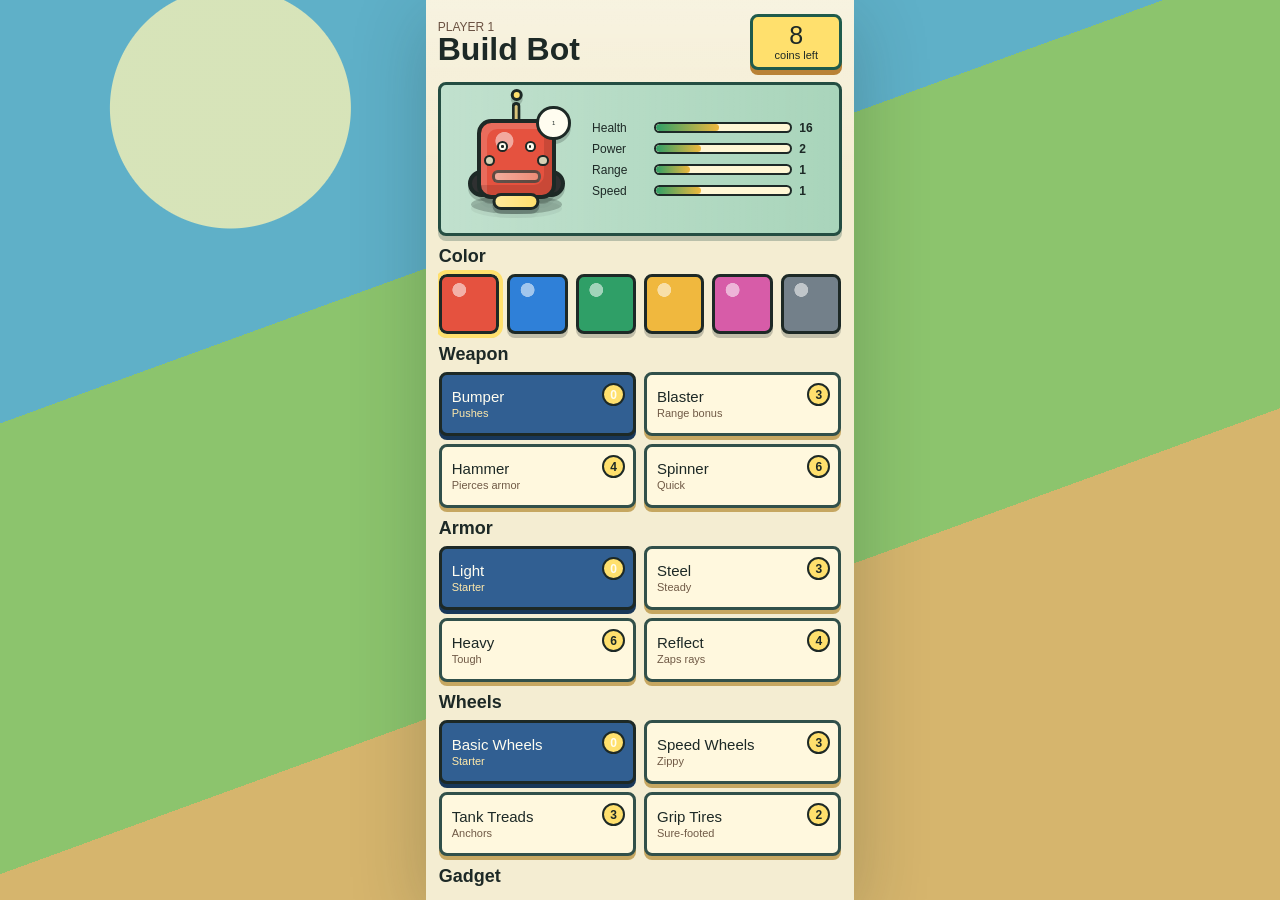
==== index.html @ ce6b0c26 "Initial FightBots PWA" ====
<!doctype html>
<html lang="en">
  <head>
    <meta charset="utf-8">
    <meta name="viewport" content="width=device-width, initial-scale=1, maximum-scale=1, user-scalable=no, viewport-fit=cover">
    <meta name="theme-color" content="#244d42">
    <meta name="apple-mobile-web-app-capable" content="yes">
    <meta name="apple-mobile-web-app-title" content="FightBots">
    <meta name="apple-mobile-web-app-status-bar-style" content="black-translucent">
    <title>FightBots</title>
    <link rel="manifest" href="manifest.webmanifest">
    <link rel="icon" href="assets/icon.svg" type="image/svg+xml">
    <link rel="stylesheet" href="styles.css?v=world26">
  </head>
  <body>
    <main class="app-shell" aria-label="FightBots">
      <section id="app" class="app-view" aria-live="polite"></section>
    </main>

    <script src="app.js?v=world26" defer></script>
  </body>
</html>
---- styles.css ----
:root {
  color-scheme: light;
  font-family: "Arial Rounded MT Bold", Arial, sans-serif;
  background: #244d42;
  color: #1d2926;
  touch-action: none;
}

* {
  box-sizing: border-box;
}

html,
body {
  min-height: 100%;
}

body {
  min-height: 100vh;
  margin: 0;
  display: grid;
  place-items: center;
  background:
    radial-gradient(circle at 18% 12%, rgb(255 245 180 / 0.75) 0 120px, transparent 121px),
    linear-gradient(160deg, #5fb0c8 0 31%, #8cc46d 31% 64%, #d6b56d 64% 100%);
  overflow: hidden;
  overscroll-behavior: none;
  -webkit-user-select: none;
  user-select: none;
  -webkit-tap-highlight-color: transparent;
  touch-action: none;
}

button {
  font: inherit;
}

.app-shell {
  width: min(100vw, calc(100dvh * 10 / 21));
  height: min(100dvh, calc(100vw * 21 / 10));
  max-height: 100dvh;
  background: #f4edd2;
  box-shadow: 0 18px 70px rgb(24 40 36 / 0.24);
  overflow: hidden;
  position: relative;
}

.app-view {
  height: 100%;
  min-height: 0;
  display: flex;
  flex-direction: column;
  overflow: hidden;
}

.build-view {
  background:
    linear-gradient(180deg, rgb(255 255 255 / 0.32), transparent 170px),
    #f4edd2;
  padding: calc(12px + env(safe-area-inset-top)) 12px calc(12px + env(safe-area-inset-bottom));
  gap: 10px;
  overflow: hidden;
}

.top-bar,
.battle-top {
  flex: 0 0 auto;
  display: flex;
  align-items: center;
  justify-content: space-between;
  gap: 10px;
  min-height: 60px;
}

h1,
h2,
p {
  margin: 0;
}

h1 {
  font-size: 32px;
  line-height: 0.95;
  letter-spacing: 0;
}

h2 {
  font-size: 18px;
  letter-spacing: 0;
}

.eyebrow {
  color: #6a5141;
  font-size: 12px;
  text-transform: uppercase;
  letter-spacing: 0;
}

.budget {
  width: 92px;
  min-height: 56px;
  display: grid;
  place-items: center;
  padding: 5px 6px;
  border: 3px solid #1f5b4c;
  border-radius: 8px;
  background: #ffe06d;
  box-shadow: 0 5px 0 #b98236;
}

.budget span {
  font-size: 25px;
  line-height: 1;
}

.budget small {
  font-size: 11px;
}

.budget.is-over {
  background: #ff8a6b;
  border-color: #7e2f29;
}

.bot-preview {
  flex: 0 0 auto;
  display: grid;
  grid-template-columns: minmax(98px, 34%) 1fr;
  align-items: center;
  gap: 12px;
  padding: 12px;
  border: 3px solid #244d42;
  border-radius: 8px;
  background:
    linear-gradient(90deg, rgb(255 255 255 / 0.28), transparent),
    #a9d5bb;
  box-shadow: 0 5px 0 rgb(36 77 66 / 0.28);
}

.bot-preview .bot-figure {
  width: 100%;
  max-width: 124px;
  margin: 0 auto;
}

.stat-panel {
  display: grid;
  gap: 7px;
}

.stat-row {
  display: grid;
  grid-template-columns: 55px 1fr 28px;
  align-items: center;
  gap: 7px;
  font-size: 12px;
}

.stat-track,
.health-track {
  height: 11px;
  overflow: hidden;
  border: 2px solid #1d2926;
  border-radius: 999px;
  background: #fff7d5;
}

.stat-track i,
.health-track i {
  display: block;
  height: 100%;
  border-radius: inherit;
  background: linear-gradient(90deg, #2f9f67, #f0b83e);
}

.parts-scroll {
  flex: 1;
  min-height: 0;
  overflow-y: auto;
  display: grid;
  align-content: start;
  gap: 10px;
  padding: 0 1px 2px;
  scrollbar-width: none;
}

.parts-scroll::-webkit-scrollbar {
  display: none;
}

.part-group {
  display: grid;
  gap: 7px;
}

.group-title {
  display: flex;
  align-items: center;
  justify-content: space-between;
}

.part-grid {
  display: grid;
  grid-template-columns: repeat(2, minmax(0, 1fr));
  gap: 8px;
}

.part-card {
  position: relative;
  min-height: 64px;
  display: grid;
  align-content: center;
  justify-items: start;
  gap: 2px;
  padding: 8px 36px 8px 10px;
  border: 3px solid #31504a;
  border-radius: 8px;
  background: #fff8de;
  color: #1d2926;
  text-align: left;
  box-shadow: 0 4px 0 #c6a761;
}

.part-card span {
  font-size: 15px;
  line-height: 1.08;
}

.part-card small {
  color: #705a46;
  font-size: 11px;
  line-height: 1.1;
}

.part-card b {
  position: absolute;
  top: 8px;
  right: 8px;
  min-width: 23px;
  height: 23px;
  display: grid;
  place-items: center;
  border-radius: 50%;
  background: #ffe06d;
  border: 2px solid #1d2926;
  font-size: 12px;
}

.part-card.is-selected {
  color: #fffdf0;
  background: #315f92;
  border-color: #1d2926;
  box-shadow: 0 4px 0 #183759;
}

.part-card.is-selected small {
  color: #ffe9aa;
}

.part-card:disabled,
.part-card.is-disabled {
  cursor: not-allowed;
  color: #7f8279;
  background: #d8d5c6;
  border-color: #8e9289;
  box-shadow: 0 4px 0 #9d9784;
  opacity: 0.72;
}

.part-card:disabled small,
.part-card.is-disabled small {
  color: #777466;
}

.part-card:disabled b,
.part-card.is-disabled b {
  color: #5d5f58;
  background: #c5c0ad;
  border-color: #77786f;
}

.color-row {
  display: grid;
  grid-template-columns: repeat(6, 1fr);
  gap: 8px;
}

.color-swatch {
  min-width: 0;
  aspect-ratio: 1;
  border: 3px solid #1d2926;
  border-radius: 8px;
  background:
    radial-gradient(circle at 32% 24%, rgb(255 255 255 / 0.55) 0 12%, transparent 13%),
    var(--swatch);
  box-shadow: 0 4px 0 rgb(29 41 38 / 0.24);
}

.color-swatch.is-selected {
  outline: 4px solid #ffe06d;
}

.build-actions {
  flex: 0 0 auto;
  display: grid;
  grid-template-columns: repeat(2, minmax(0, 1fr));
  gap: 8px;
}

.done-actions {
  padding: 6px 0 10px;
}

.build-actions .primary-action:only-child {
  grid-column: 1 / -1;
}

.primary-action,
.secondary-action,
.done-action,
.small-action {
  border: 3px solid #1d2926;
  border-radius: 8px;
  color: #fffdf0;
  background: #c84c3b;
  box-shadow: 0 5px 0 #783429;
}

.primary-action {
  width: 100%;
  min-height: 58px;
  padding: 12px;
  font-size: 22px;
}

.secondary-action {
  width: 100%;
  min-height: 58px;
  padding: 12px;
  font-size: 20px;
  background: #2f9f67;
  box-shadow: 0 5px 0 #1e6d48;
}

.done-action {
  width: 100%;
  min-height: 58px;
  padding: 12px;
  color: #fffdf0;
  background: #2f9f67;
  box-shadow: 0 5px 0 #1e6d48;
  font-size: 22px;
}

.primary-action:disabled,
.secondary-action:disabled,
.done-action:disabled {
  color: #705a46;
  background: #c7bda0;
  box-shadow: 0 4px 0 #8e8062;
}

.small-action {
  min-width: 96px;
  min-height: 44px;
  padding: 8px 10px;
  font-size: 15px;
  background: #315f92;
  box-shadow: 0 4px 0 #183759;
}

.handoff-view {
  min-height: 100%;
  display: grid;
  place-items: center;
  padding: calc(18px + env(safe-area-inset-top)) 18px calc(18px + env(safe-area-inset-bottom));
  background:
    radial-gradient(circle at 50% 20%, rgb(255 224 109 / 0.52) 0 118px, transparent 119px),
    #244d42;
}

.handoff-panel {
  width: 100%;
  display: grid;
  justify-items: center;
  gap: 20px;
  padding: 18px;
  text-align: center;
  color: #fffdf0;
}

.handoff-panel h1 {
  font-size: 44px;
}

.handoff-panel .eyebrow {
  color: #ffe06d;
}

.handoff-dots {
  display: flex;
  gap: 12px;
}

.handoff-dots span {
  width: 34px;
  aspect-ratio: 1;
  border: 3px solid #1d2926;
  border-radius: 8px;
  background: #f0b83e;
  box-shadow: 0 5px 0 #a56f27;
}

.versus-row {
  width: 100%;
  display: grid;
  grid-template-columns: 1fr auto 1fr;
  align-items: center;
  gap: 12px;
}

.versus-row .bot-figure {
  width: 112px;
  max-width: 100%;
  margin: auto;
}

.versus-row strong {
  font-size: 24px;
  color: #ffe06d;
}

.battle-view {
  min-height: 100%;
  padding: calc(10px + env(safe-area-inset-top)) 10px calc(10px + env(safe-area-inset-bottom));
  gap: 9px;
  background:
    linear-gradient(180deg, rgb(255 255 255 / 0.25), transparent 135px),
    #d9bd76;
}

.battle-top {
  min-height: 58px;
}

.battle-top h1 {
  font-size: 30px;
}

.arena {
  position: relative;
  width: 100%;
  aspect-ratio: 1;
  display: grid;
  grid-template-columns: repeat(7, 1fr);
  grid-template-rows: repeat(7, 1fr);
  gap: 4px;
  padding: 7px;
  border: 4px solid #1d2926;
  border-radius: 8px;
  background:
    radial-gradient(circle at 18% 20%, rgb(255 255 255 / 0.22) 0 6px, transparent 7px),
    radial-gradient(circle at 72% 72%, rgb(29 41 38 / 0.10) 0 8px, transparent 9px),
    linear-gradient(45deg, rgb(255 255 255 / 0.18) 25%, transparent 25% 75%, rgb(255 255 255 / 0.18) 75%),
    #8bb779;
  background-size: 92px 84px, 116px 108px, 34px 34px;
  box-shadow: 0 7px 0 #7b6c38;
}

.shot-beam {
  position: absolute;
  left: var(--shot-x);
  top: var(--shot-y);
  width: var(--shot-length);
  height: 10px;
  border: 2px solid #1d2926;
  border-radius: 999px;
  background:
    radial-gradient(circle at 85% 50%, #fff8de 0 10%, transparent 11%),
    linear-gradient(90deg, #91d7ff, #ffe06d);
  box-shadow:
    0 0 0 3px rgb(255 224 109 / 0.35),
    0 0 16px rgb(145 215 255 / 0.8);
  transform: translateY(-50%) rotate(var(--shot-angle));
  transform-origin: left center;
  pointer-events: none;
  z-index: 5;
  animation: shotPulse 520ms ease-out forwards;
}

.arena-cell {
  position: relative;
  display: grid;
  place-items: center;
  min-width: 0;
  min-height: 0;
  border-radius: 6px;
  background: rgb(255 248 222 / 0.42);
  box-shadow: inset 0 0 0 1px rgb(29 41 38 / 0.12);
}

.arena-cell.is-block::before {
  content: "";
  width: 70%;
  aspect-ratio: 1;
  border-radius: 7px;
  background:
    linear-gradient(135deg, rgb(255 255 255 / 0.24), transparent 40%),
    #7a7f73;
  box-shadow: 0 4px 0 rgb(29 41 38 / 0.28);
}

.arena-cell .bot-figure {
  width: 88%;
  z-index: 2;
}

.battle-hud {
  display: grid;
  grid-template-columns: 1fr 1fr;
  gap: 8px;
}

.battle-card {
  min-width: 0;
  display: grid;
  gap: 7px;
  padding: 9px;
  border: 3px solid #1d2926;
  border-radius: 8px;
  background: #fff8de;
  box-shadow: 0 4px 0 #a9853d;
}

.mini-head {
  display: flex;
  justify-content: space-between;
  align-items: center;
  gap: 8px;
  font-size: 13px;
}

.player-chip {
  min-width: 0;
  padding: 5px 7px;
  border: 2px solid #1d2926;
  border-radius: 999px;
  background: var(--chip);
  color: #fffdf0;
  text-shadow: 0 1px 0 rgb(0 0 0 / 0.26);
}

.health-track {
  height: 14px;
}

.health-track i {
  background: linear-gradient(90deg, #2f9f67, #ffe06d, #e5523f);
}

.mini-stats {
  display: flex;
  flex-wrap: wrap;
  gap: 5px;
  font-size: 11px;
  color: #6a5141;
}

.mini-stats span {
  padding: 3px 5px;
  border-radius: 999px;
  background: #efe3bd;
}

.battle-log {
  min-height: 60px;
  display: grid;
  align-content: center;
  gap: 4px;
  padding: 8px 10px;
  border: 3px solid #1d2926;
  border-radius: 8px;
  background: #244d42;
  color: #fffdf0;
  font-size: 13px;
}

.battle-log span {
  white-space: nowrap;
  overflow: hidden;
  text-overflow: ellipsis;
}

.result-action {
  margin-top: auto;
}

.bot-figure {
  --bot-color: #e5523f;
  position: relative;
  aspect-ratio: 1;
  display: grid;
  place-items: center;
  filter: drop-shadow(0 4px 0 rgb(29 41 38 / 0.22));
}

.bot-shadow {
  position: absolute;
  left: 13%;
  right: 13%;
  bottom: 6%;
  height: 15%;
  border-radius: 50%;
  background: rgb(29 41 38 / 0.25);
}

.bot-antenna {
  position: absolute;
  left: 50%;
  top: 4%;
  width: 7%;
  height: 20%;
  border: 3px solid #1d2926;
  border-bottom: 0;
  border-radius: 999px 999px 0 0;
  background: #d8c279;
  transform: translateX(-50%);
  z-index: 1;
}

.bot-antenna::before {
  content: "";
  position: absolute;
  left: 50%;
  top: -72%;
  width: 220%;
  aspect-ratio: 1;
  border: 3px solid #1d2926;
  border-radius: 50%;
  background: #ffe06d;
  transform: translateX(-50%);
}

.bot-body {
  position: relative;
  width: 64%;
  aspect-ratio: 1;
  border: 4px solid #1d2926;
  border-radius: 18%;
  background:
    radial-gradient(circle at 33% 25%, rgb(255 255 255 / 0.5) 0 12%, transparent 13%),
    var(--bot-color);
  box-shadow:
    inset -8px -10px 0 rgb(0 0 0 / 0.12),
    inset 6px 6px 0 rgb(255 255 255 / 0.15),
    0 5px 0 rgb(29 41 38 / 0.18);
  z-index: 2;
}

.weapon-build-spinner .bot-body {
  width: 72%;
  border-radius: 50%;
  background:
    radial-gradient(circle at center, var(--bot-color) 0 43%, transparent 44%),
    conic-gradient(from 0deg, #d7dde1 0 10%, #ffe06d 10% 18%, #879096 18% 25%, #d7dde1 25% 35%, #315f92 35% 43%, #879096 43% 50%, #d7dde1 50% 60%, #ffe06d 60% 68%, #879096 68% 75%, #d7dde1 75% 85%, #315f92 85% 93%, #879096 93%);
  animation: spinnerShell 900ms linear infinite;
}

.weapon-build-spinner .bot-body::before {
  content: "";
  position: absolute;
  inset: -22%;
  border: 4px solid #1d2926;
  border-radius: 50%;
  background:
    conic-gradient(from 18deg, transparent 0 8%, #cfd7db 8% 15%, transparent 15% 25%, #ffe06d 25% 33%, transparent 33% 50%, #cfd7db 50% 58%, transparent 58% 75%, #ffe06d 75% 83%, transparent 83%);
  box-shadow:
    inset 0 0 0 5px rgb(255 255 255 / 0.22),
    0 5px 0 rgb(29 41 38 / 0.18);
  z-index: -1;
}

.weapon-build-spinner .bot-panel,
.weapon-build-spinner .bot-weapon.weapon-spinner {
  display: none;
}

.weapon-build-spinner .bot-eye {
  top: 31%;
}

.weapon-build-spinner .bot-bolt {
  display: none;
}

.weapon-build-spinner .bot-wheel {
  bottom: 12%;
  z-index: 0;
}

.bot-panel {
  position: absolute;
  left: 16%;
  right: 16%;
  bottom: 17%;
  height: 18%;
  border: 3px solid rgb(29 41 38 / 0.68);
  border-radius: 6px;
  background:
    linear-gradient(90deg, rgb(255 255 255 / 0.28), transparent),
    rgb(255 248 222 / 0.35);
}

.armor-heavy {
  border-width: 6px;
  border-radius: 12%;
  background:
    linear-gradient(90deg, rgb(29 41 38 / 0.18) 0 12%, transparent 12% 88%, rgb(29 41 38 / 0.18) 88%),
    radial-gradient(circle at 33% 25%, rgb(255 255 255 / 0.5) 0 12%, transparent 13%),
    var(--bot-color);
}

.armor-steel {
  background:
    linear-gradient(135deg, rgb(255 255 255 / 0.26) 0 24%, transparent 25%),
    radial-gradient(circle at 33% 25%, rgb(255 255 255 / 0.45) 0 12%, transparent 13%),
    var(--bot-color);
}

.armor-reflect {
  box-shadow:
    inset 0 0 0 8px rgb(255 255 255 / 0.34),
    inset -8px -10px 0 rgb(0 0 0 / 0.12);
}

.armor-reflect::after {
  content: "";
  position: absolute;
  inset: 8%;
  border-radius: 14%;
  border: 3px solid rgb(255 255 255 / 0.52);
  pointer-events: none;
}

.bot-eye {
  position: absolute;
  top: 25%;
  width: 15%;
  aspect-ratio: 1;
  border-radius: 50%;
  background: #fffdf0;
  border: 2px solid #1d2926;
}

.eye-left {
  left: 23%;
}

.eye-right {
  right: 23%;
}

.bot-eye::after {
  content: "";
  position: absolute;
  inset: 34%;
  border-radius: 50%;
  background: #1d2926;
}

.bot-wheel {
  position: absolute;
  bottom: 19%;
  width: 28%;
  height: 22%;
  border: 4px solid #1d2926;
  border-radius: 999px;
  background: #2f3031;
  z-index: 1;
}

.bot-wheel::after {
  content: "";
  position: absolute;
  inset: 28%;
  border-radius: 50%;
  background: #81898c;
  box-shadow: inset 0 0 0 2px #1d2926;
}

.wheel-left {
  left: 11%;
}

.wheel-right {
  right: 11%;
}

.bot-wheel.treads {
  width: 32%;
  height: 26%;
  border-radius: 8px;
  background:
    repeating-linear-gradient(90deg, #3b3d3f 0 7px, #202224 7px 12px);
}

.bot-wheel.treads::after {
  display: none;
}

.bot-wheel.speed {
  width: 25%;
  background:
    radial-gradient(circle, #97d7ff 0 22%, transparent 23%),
    #242628;
}

.bot-wheel.grip {
  background:
    radial-gradient(circle, #5d6266 0 30%, transparent 31%),
    repeating-conic-gradient(from 0deg, #242628 0 12deg, #596066 12deg 24deg);
}

.bot-weapon {
  position: absolute;
  left: 50%;
  bottom: -22%;
  transform: translateX(-50%);
  transform-origin: center top;
  z-index: 3;
}

.weapon-bumper {
  width: 66%;
  height: 24%;
  border: 3px solid #1d2926;
  border-radius: 10px;
  background:
    linear-gradient(90deg, rgb(255 255 255 / 0.32), transparent),
    #ffe06d;
  box-shadow: 0 4px 0 rgb(29 41 38 / 0.16);
}

.weapon-blaster {
  width: 20%;
  height: 58%;
  border: 3px solid #1d2926;
  border-radius: 999px 999px 8px 8px;
  background:
    linear-gradient(90deg, rgb(255 255 255 / 0.24), transparent),
    #315f92;
}

.weapon-blaster::after {
  content: "";
  position: absolute;
  left: 50%;
  bottom: -18%;
  width: 180%;
  height: 24%;
  border: 3px solid #1d2926;
  border-radius: 999px;
  background: #91d7ff;
  transform: translateX(-50%);
}

.weapon-hammer {
  width: 18%;
  height: 55%;
  border: 3px solid #1d2926;
  border-radius: 999px;
  background: #705a46;
}

.weapon-hammer::after {
  content: "";
  position: absolute;
  left: 50%;
  bottom: -2%;
  width: 250%;
  height: 32%;
  transform: translateX(-50%);
  border: 3px solid #1d2926;
  border-radius: 6px;
  background: #aeb2ac;
}

.weapon-spinner {
  width: 52%;
  aspect-ratio: 1;
  bottom: -30%;
  border: 3px solid #1d2926;
  border-radius: 50%;
  background:
    conic-gradient(from 45deg, #ffe06d 0 25%, #315f92 25% 50%, #ffe06d 50% 75%, #315f92 75%);
  animation: bladeIdle 1.6s linear infinite;
}

.bot-gadget {
  position: absolute;
  right: -18%;
  top: 48%;
  width: 24%;
  aspect-ratio: 1;
  border: 3px solid #1d2926;
  border-radius: 7px;
  background: #fff8de;
  z-index: 4;
}

.gadget-none {
  display: none;
}

.gadget-repair {
  background:
    linear-gradient(#2f9f67 0 0) center / 64% 18% no-repeat,
    linear-gradient(90deg, #2f9f67 0 0) center / 18% 64% no-repeat,
    #fff8de;
}

.gadget-shield {
  border-radius: 50% 50% 45% 45%;
  background:
    radial-gradient(circle at 50% 35%, rgb(255 255 255 / 0.55) 0 24%, transparent 25%),
    #64bde3;
}

.gadget-magnet {
  border-radius: 8px 8px 50% 50%;
  background:
    linear-gradient(90deg, #e5523f 0 35%, #fff8de 35% 65%, #2f80d8 65%),
    #fff8de;
}

.bot-bolt {
  position: absolute;
  top: 47%;
  width: 9%;
  aspect-ratio: 1;
  border: 2px solid #1d2926;
  border-radius: 50%;
  background: #d6d1b5;
  z-index: 5;
}

.bolt-left {
  left: 24%;
}

.bolt-right {
  right: 24%;
}

.bot-number {
  position: absolute;
  right: 6%;
  top: 7%;
  width: 28%;
  aspect-ratio: 1;
  display: grid;
  place-items: center;
  border: 3px solid #1d2926;
  border-radius: 50%;
  background: #fffdf0;
  color: #1d2926;
  font-size: 20%;
  z-index: 4;
}

.action-attack .bot-body,
.action-hit .bot-body {
  animation: pop 0.28s ease-out;
}

.action-move {
  animation: scoot 0.32s ease-out;
}

.action-blocked .bot-body,
.action-dodge .bot-body {
  animation: flash 0.36s ease-out;
}

@keyframes pop {
  50% {
    transform: scale(1.12);
  }
}

@keyframes scoot {
  0% {
    transform: translateY(8%);
  }
}

@keyframes flash {
  50% {
    filter: brightness(1.45);
  }
}

@keyframes bladeIdle {
  to {
    rotate: 360deg;
  }
}

@keyframes spinnerShell {
  to {
    rotate: 360deg;
  }
}

@keyframes shotPulse {
  0% {
    opacity: 0;
    scale: 0.65 1;
  }

  18% {
    opacity: 1;
    scale: 1 1;
  }

  100% {
    opacity: 0;
    scale: 1.04 0.7;
  }
}

@media (max-height: 720px) {
  h1 {
    font-size: 28px;
  }

  .bot-preview {
    grid-template-columns: 86px 1fr;
    padding: 9px;
  }

  .part-card {
    min-height: 58px;
    padding-top: 7px;
    padding-bottom: 7px;
  }

  .primary-action {
    min-height: 52px;
    font-size: 20px;
  }

  .secondary-action {
    min-height: 52px;
    font-size: 18px;
  }

  .done-action {
    min-height: 52px;
    font-size: 20px;
  }

  .battle-log {
    min-height: 48px;
  }
}
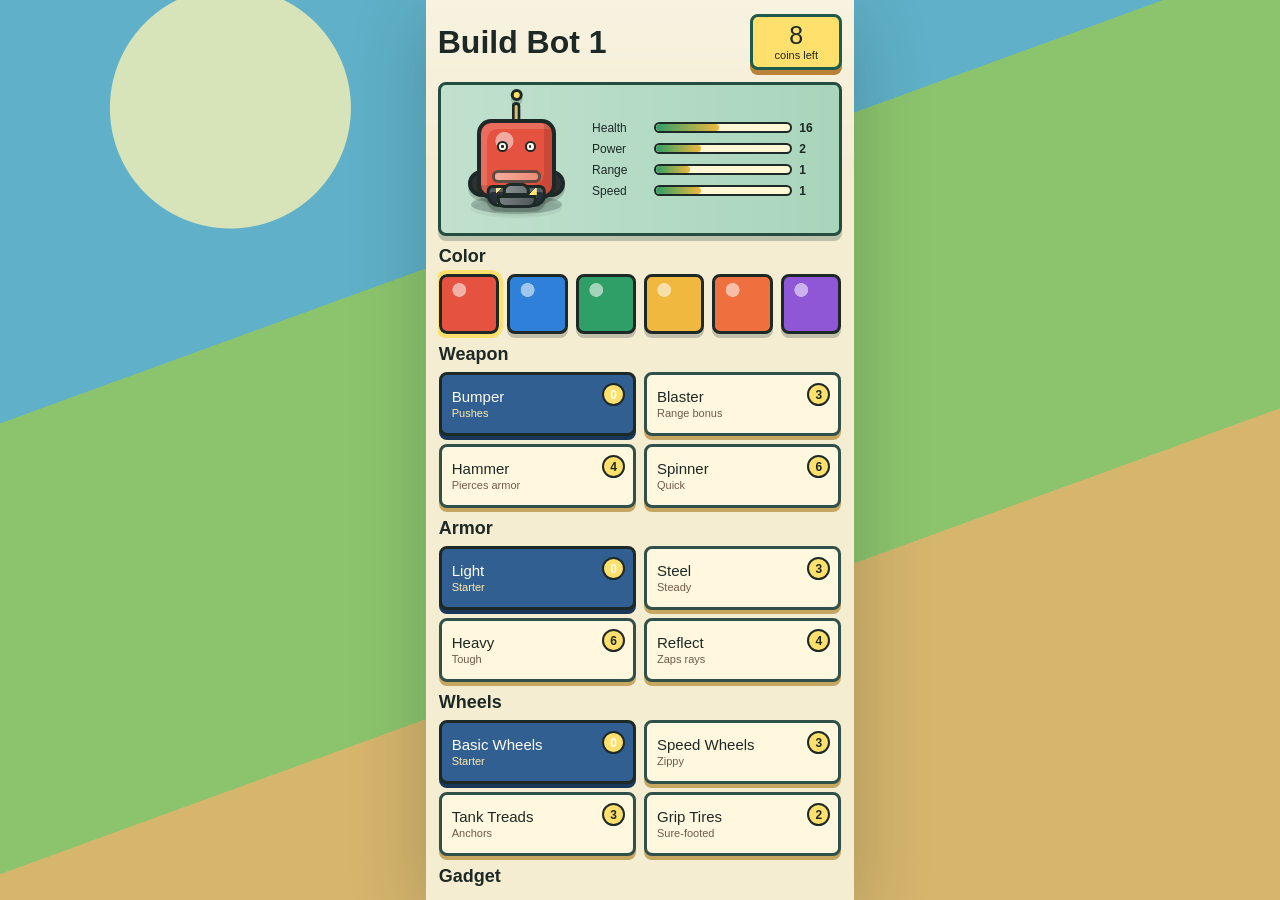
==== commit 92b7440c: "Improve bot graphics" ====
--- a/index.html
+++ b/index.html
@@ -10,13 +10,13 @@
     <title>FightBots</title>
     <link rel="manifest" href="manifest.webmanifest">
     <link rel="icon" href="assets/icon.svg" type="image/svg+xml">
-    <link rel="stylesheet" href="styles.css?v=world26">
+    <link rel="stylesheet" href="styles.css?v=world38">
   </head>
   <body>
     <main class="app-shell" aria-label="FightBots">
       <section id="app" class="app-view" aria-live="polite"></section>
     </main>
 
-    <script src="app.js?v=world26" defer></script>
+    <script src="app.js?v=world38" defer></script>
   </body>
 </html>
--- a/styles.css
+++ b/styles.css
@@ -689,10 +689,6 @@
   top: 31%;
 }
 
-.weapon-build-spinner .bot-bolt {
-  display: none;
-}
-
 .weapon-build-spinner .bot-wheel {
   bottom: 12%;
   z-index: 0;
@@ -713,32 +709,106 @@
 
 .armor-heavy {
   border-width: 6px;
-  border-radius: 12%;
-  background:
-    linear-gradient(90deg, rgb(29 41 38 / 0.18) 0 12%, transparent 12% 88%, rgb(29 41 38 / 0.18) 88%),
-    radial-gradient(circle at 33% 25%, rgb(255 255 255 / 0.5) 0 12%, transparent 13%),
+  border-radius: 10%;
+  background:
+    linear-gradient(90deg, #132923 0 17%, transparent 18% 82%, #132923 83%),
+    linear-gradient(180deg, rgb(255 255 255 / 0.28) 0 17%, transparent 18%),
+    radial-gradient(circle at 33% 25%, rgb(255 255 255 / 0.36) 0 10%, transparent 11%),
     var(--bot-color);
 }
 
+.armor-heavy::before {
+  content: "";
+  position: absolute;
+  inset: -12%;
+  border: 4px solid #1d2926;
+  border-radius: 10%;
+  background:
+    linear-gradient(135deg, transparent 0 18%, #303b3a 19% 27%, transparent 28%),
+    linear-gradient(225deg, transparent 0 18%, #303b3a 19% 27%, transparent 28%),
+    radial-gradient(circle at 18% 18%, #ffe06d 0 4%, transparent 5%),
+    radial-gradient(circle at 82% 18%, #ffe06d 0 4%, transparent 5%),
+    radial-gradient(circle at 18% 82%, #ffe06d 0 4%, transparent 5%),
+    radial-gradient(circle at 82% 82%, #ffe06d 0 4%, transparent 5%);
+  box-shadow:
+    inset 0 0 0 6px rgb(48 59 58 / 0.9),
+    0 5px 0 rgb(29 41 38 / 0.16);
+  pointer-events: none;
+}
+
+.armor-heavy::after {
+  content: "";
+  position: absolute;
+  left: 10%;
+  right: 10%;
+  top: -18%;
+  height: 20%;
+  border: 4px solid #1d2926;
+  border-radius: 8px 8px 3px 3px;
+  background:
+    repeating-linear-gradient(90deg, #ffe06d 0 9px, #2c3533 9px 18px);
+  pointer-events: none;
+}
+
 .armor-steel {
-  background:
-    linear-gradient(135deg, rgb(255 255 255 / 0.26) 0 24%, transparent 25%),
-    radial-gradient(circle at 33% 25%, rgb(255 255 255 / 0.45) 0 12%, transparent 13%),
+  border-width: 5px;
+  border-radius: 11%;
+  background:
+    linear-gradient(90deg, #132923 0 9%, transparent 10% 90%, #132923 91%),
+    linear-gradient(180deg, rgb(255 255 255 / 0.22) 0 14%, transparent 15%),
+    radial-gradient(circle at 33% 25%, rgb(255 255 255 / 0.36) 0 10%, transparent 11%),
     var(--bot-color);
 }
 
+.armor-steel::before {
+  content: "";
+  position: absolute;
+  inset: -4%;
+  border: 4px solid #1d2926;
+  border-radius: 11%;
+  background:
+    radial-gradient(circle at 16% 17%, #f7ca4d 0 4%, transparent 5%),
+    radial-gradient(circle at 84% 17%, #f7ca4d 0 4%, transparent 5%),
+    radial-gradient(circle at 16% 83%, #f7ca4d 0 4%, transparent 5%),
+    radial-gradient(circle at 84% 83%, #f7ca4d 0 4%, transparent 5%),
+    linear-gradient(135deg, transparent 0 18%, #303b3a 19% 23%, transparent 24%),
+    linear-gradient(225deg, transparent 0 18%, #303b3a 19% 23%, transparent 24%);
+  box-shadow:
+    inset 0 0 0 2px rgb(48 59 58 / 0.82),
+    0 3px 0 rgb(29 41 38 / 0.13);
+  pointer-events: none;
+}
+
 .armor-reflect {
+  border-radius: 15%;
+  background:
+    linear-gradient(135deg, #e8fbff 0 15%, #70d1ff 16% 34%, #f7ffff 35% 52%, #4388e7 53% 72%, #d8f7ff 73% 100%),
+    var(--bot-color);
   box-shadow:
-    inset 0 0 0 8px rgb(255 255 255 / 0.34),
-    inset -8px -10px 0 rgb(0 0 0 / 0.12);
+    inset 0 0 0 8px rgb(255 255 255 / 0.28),
+    inset -8px -10px 0 rgb(0 0 0 / 0.1),
+    0 5px 0 rgb(29 41 38 / 0.18);
+}
+
+.armor-reflect::before {
+  content: "";
+  position: absolute;
+  inset: 4%;
+  border: 4px solid rgb(255 255 255 / 0.8);
+  border-radius: 14%;
+  background:
+    linear-gradient(115deg, transparent 0 22%, rgb(255 255 255 / 0.9) 23% 34%, transparent 35% 100%);
+  pointer-events: none;
 }
 
 .armor-reflect::after {
   content: "";
   position: absolute;
-  inset: 8%;
-  border-radius: 14%;
-  border: 3px solid rgb(255 255 255 / 0.52);
+  inset: -11%;
+  border: 4px solid #1d2926;
+  border-radius: 18%;
+  background:
+    linear-gradient(135deg, rgb(255 255 255 / 0.42) 0 11%, transparent 12% 100%);
   pointer-events: none;
 }
 
@@ -831,58 +901,120 @@
 }
 
 .weapon-bumper {
-  width: 66%;
-  height: 24%;
-  border: 3px solid #1d2926;
-  border-radius: 10px;
-  background:
-    linear-gradient(90deg, rgb(255 255 255 / 0.32), transparent),
-    #ffe06d;
-  box-shadow: 0 4px 0 rgb(29 41 38 / 0.16);
+  bottom: -17%;
+  width: 82%;
+  height: 30%;
+  border: 3px solid #1d2926;
+  border-radius: 6px 6px 12px 12px;
+  background:
+    linear-gradient(90deg, #26313e 0 11%, transparent 12% 88%, #26313e 89%),
+    repeating-linear-gradient(135deg, #ffe06d 0 8px, #2c3533 8px 16px);
+  box-shadow:
+    inset 0 4px 0 rgb(255 255 255 / 0.22),
+    0 5px 0 rgb(29 41 38 / 0.18);
+}
+
+.weapon-bumper::before {
+  content: "";
+  position: absolute;
+  left: 12%;
+  right: 12%;
+  bottom: -28%;
+  height: 46%;
+  border: 3px solid #1d2926;
+  border-radius: 0 0 8px 8px;
+  background:
+    linear-gradient(90deg, rgb(255 255 255 / 0.22), transparent),
+    #50595a;
+}
+
+.weapon-bumper::after {
+  content: "";
+  position: absolute;
+  left: 24%;
+  right: 24%;
+  top: -34%;
+  height: 44%;
+  border: 3px solid #1d2926;
+  border-radius: 8px 8px 3px 3px;
+  background:
+    linear-gradient(90deg, rgb(255 255 255 / 0.2), transparent),
+    #6b7374;
 }
 
 .weapon-blaster {
-  width: 20%;
-  height: 58%;
-  border: 3px solid #1d2926;
-  border-radius: 999px 999px 8px 8px;
-  background:
-    linear-gradient(90deg, rgb(255 255 255 / 0.24), transparent),
-    #315f92;
+  left: 64%;
+  top: 45%;
+  bottom: auto;
+  width: 60%;
+  height: 22%;
+  border: 3px solid #1d2926;
+  border-radius: 7px 12px 12px 7px;
+  background:
+    linear-gradient(180deg, rgb(255 255 255 / 0.28) 0 24%, transparent 25%),
+    linear-gradient(90deg, #1c2f4e 0 22%, #4f86c4 23% 62%, #243957 63% 100%);
+  box-shadow:
+    inset 6px 0 0 rgb(255 255 255 / 0.16),
+    0 4px 0 rgb(29 41 38 / 0.14);
+  transform: none;
+}
+
+.weapon-blaster::before {
+  content: "";
+  position: absolute;
+  left: -24%;
+  top: 5%;
+  width: 36%;
+  height: 90%;
+  border: 3px solid #1d2926;
+  border-radius: 7px 3px 3px 7px;
+  background:
+    linear-gradient(90deg, rgb(255 255 255 / 0.16), transparent),
+    #26313e;
 }
 
 .weapon-blaster::after {
   content: "";
   position: absolute;
-  left: 50%;
-  bottom: -18%;
-  width: 180%;
-  height: 24%;
-  border: 3px solid #1d2926;
-  border-radius: 999px;
-  background: #91d7ff;
-  transform: translateX(-50%);
+  right: -31%;
+  top: 50%;
+  width: 36%;
+  height: 78%;
+  border: 3px solid #1d2926;
+  border-radius: 999px 10px 10px 999px;
+  background:
+    radial-gradient(circle at 82% 50%, #f7ffff 0 12%, #78d7ff 13% 27%, transparent 28%),
+    #15243a;
+  transform: translateY(-50%);
+  box-shadow: 0 0 10px rgb(120 215 255 / 0.72);
 }
 
 .weapon-hammer {
-  width: 18%;
-  height: 55%;
+  left: 55%;
+  top: 55%;
+  bottom: auto;
+  width: 70%;
+  height: 16%;
   border: 3px solid #1d2926;
   border-radius: 999px;
   background: #705a46;
+  transform: rotate(-22deg);
+  transform-origin: 8% 50%;
 }
 
 .weapon-hammer::after {
   content: "";
   position: absolute;
-  left: 50%;
-  bottom: -2%;
-  width: 250%;
-  height: 32%;
-  transform: translateX(-50%);
+  right: -33%;
+  top: 50%;
+  width: 52%;
+  height: 315%;
+  transform: translateY(-50%);
   border: 3px solid #1d2926;
   border-radius: 6px;
-  background: #aeb2ac;
+  background:
+    linear-gradient(90deg, rgb(255 255 255 / 0.32), transparent),
+    #aeb2ac;
 }
 
 .weapon-spinner {
@@ -933,41 +1065,6 @@
     #fff8de;
 }
 
-.bot-bolt {
-  position: absolute;
-  top: 47%;
-  width: 9%;
-  aspect-ratio: 1;
-  border: 2px solid #1d2926;
-  border-radius: 50%;
-  background: #d6d1b5;
-  z-index: 5;
-}
-
-.bolt-left {
-  left: 24%;
-}
-
-.bolt-right {
-  right: 24%;
-}
-
-.bot-number {
-  position: absolute;
-  right: 6%;
-  top: 7%;
-  width: 28%;
-  aspect-ratio: 1;
-  display: grid;
-  place-items: center;
-  border: 3px solid #1d2926;
-  border-radius: 50%;
-  background: #fffdf0;
-  color: #1d2926;
-  font-size: 20%;
-  z-index: 4;
-}
-
 .action-attack .bot-body,
 .action-hit .bot-body {
   animation: pop 0.28s ease-out;
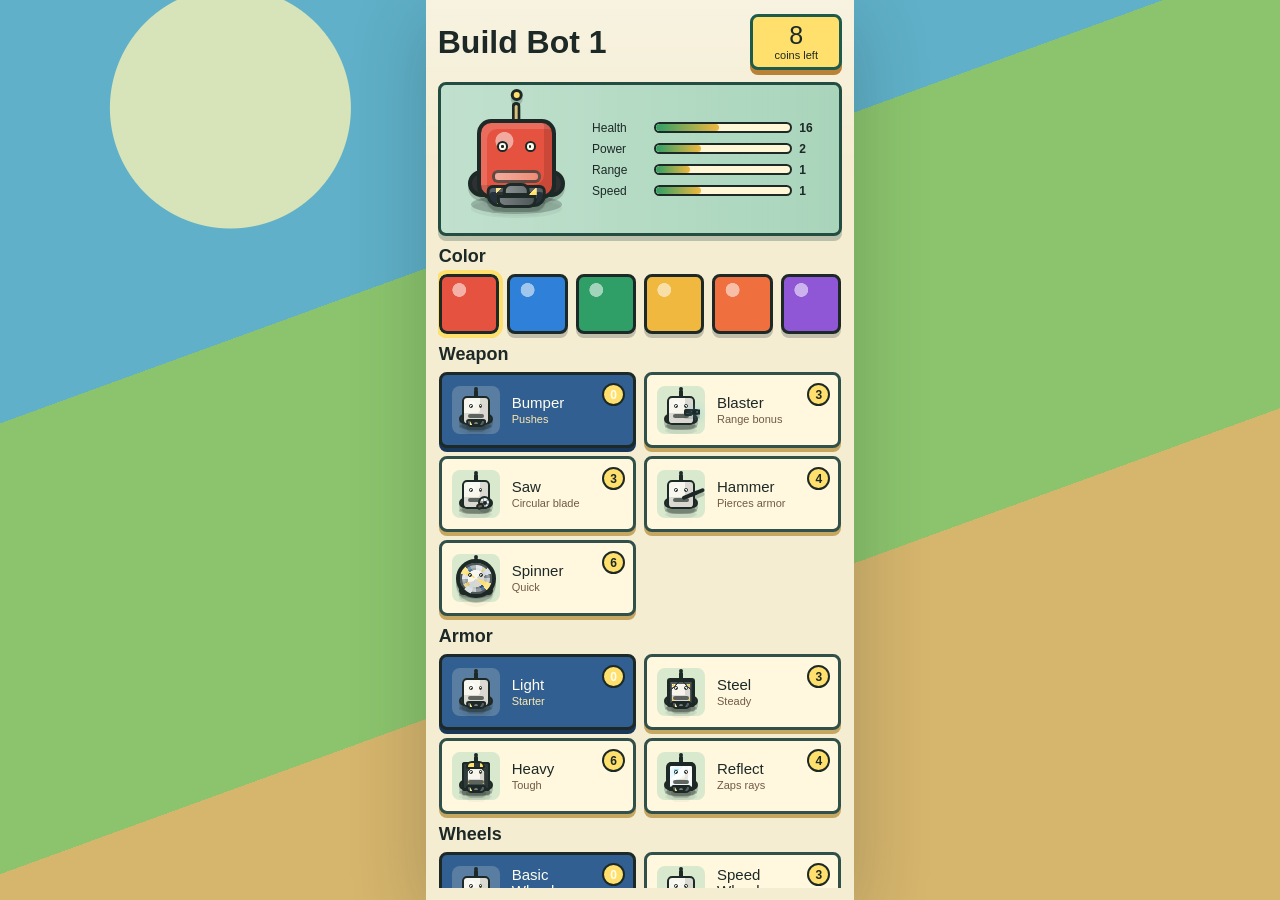
==== commit b1f7fd07: "Polish bot visuals and build choices" ====
--- a/index.html
+++ b/index.html
@@ -10,13 +10,13 @@
     <title>FightBots</title>
     <link rel="manifest" href="manifest.webmanifest">
     <link rel="icon" href="assets/icon.svg" type="image/svg+xml">
-    <link rel="stylesheet" href="styles.css?v=world38">
+    <link rel="stylesheet" href="styles.css?v=world44">
   </head>
   <body>
     <main class="app-shell" aria-label="FightBots">
       <section id="app" class="app-view" aria-live="polite"></section>
     </main>
 
-    <script src="app.js?v=world38" defer></script>
+    <script src="app.js?v=world44" defer></script>
   </body>
 </html>
--- a/styles.css
+++ b/styles.css
@@ -207,11 +207,12 @@
 
 .part-card {
   position: relative;
-  min-height: 64px;
-  display: grid;
-  align-content: center;
+  min-height: 76px;
+  display: grid;
+  grid-template-columns: 52px minmax(0, 1fr);
+  align-items: center;
   justify-items: start;
-  gap: 2px;
+  gap: 8px;
   padding: 8px 36px 8px 10px;
   border: 3px solid #31504a;
   border-radius: 8px;
@@ -221,15 +222,67 @@
   box-shadow: 0 4px 0 #c6a761;
 }
 
-.part-card span {
+.part-copy {
+  display: grid;
+  gap: 2px;
+  min-width: 0;
+}
+
+.part-copy span {
   font-size: 15px;
   line-height: 1.08;
 }
 
-.part-card small {
+.part-copy small {
   color: #705a46;
   font-size: 11px;
   line-height: 1.1;
+}
+
+.part-visual {
+  position: relative;
+  width: 48px;
+  aspect-ratio: 1;
+  display: grid;
+  place-items: center;
+  border-radius: 8px;
+  background: rgb(169 213 187 / 0.45);
+}
+
+.part-visual .bot-figure {
+  width: 44px;
+}
+
+.part-visual .bot-antenna {
+  border-width: 2px;
+}
+
+.part-visual .bot-antenna::before,
+.part-visual .bot-body,
+.part-visual .bot-wheel,
+.part-visual .bot-wheel::after,
+.part-visual .bot-weapon,
+.part-visual .bot-gadget,
+.part-visual .weapon-bumper::before,
+.part-visual .weapon-bumper::after,
+.part-visual .weapon-blaster::before,
+.part-visual .weapon-blaster::after,
+.part-visual .weapon-hammer::after,
+.part-visual .weapon-saw::before,
+.part-visual .weapon-saw::after {
+  border-width: 2px;
+}
+
+.part-visual .bot-eye {
+  border-width: 1px;
+}
+
+.part-visual .bot-panel {
+  border-width: 2px;
+}
+
+.part-card.is-selected .part-visual {
+  background: rgb(255 248 222 / 0.2);
 }
 
 .part-card b {
@@ -452,8 +505,8 @@
   width: 100%;
   aspect-ratio: 1;
   display: grid;
-  grid-template-columns: repeat(7, 1fr);
-  grid-template-rows: repeat(7, 1fr);
+  grid-template-columns: repeat(5, 1fr);
+  grid-template-rows: repeat(5, 1fr);
   gap: 4px;
   padding: 7px;
   border: 4px solid #1d2926;
@@ -708,10 +761,10 @@
 }
 
 .armor-heavy {
-  border-width: 6px;
+  border-width: 4px;
   border-radius: 10%;
   background:
-    linear-gradient(90deg, #132923 0 17%, transparent 18% 82%, #132923 83%),
+    linear-gradient(90deg, #132923 0 11%, transparent 12% 88%, #132923 89%),
     linear-gradient(180deg, rgb(255 255 255 / 0.28) 0 17%, transparent 18%),
     radial-gradient(circle at 33% 25%, rgb(255 255 255 / 0.36) 0 10%, transparent 11%),
     var(--bot-color);
@@ -720,18 +773,18 @@
 .armor-heavy::before {
   content: "";
   position: absolute;
-  inset: -12%;
-  border: 4px solid #1d2926;
+  inset: -8%;
+  border: 2px solid #1d2926;
   border-radius: 10%;
   background:
-    linear-gradient(135deg, transparent 0 18%, #303b3a 19% 27%, transparent 28%),
-    linear-gradient(225deg, transparent 0 18%, #303b3a 19% 27%, transparent 28%),
+    linear-gradient(135deg, transparent 0 18%, #303b3a 19% 24%, transparent 25%),
+    linear-gradient(225deg, transparent 0 18%, #303b3a 19% 24%, transparent 25%),
     radial-gradient(circle at 18% 18%, #ffe06d 0 4%, transparent 5%),
     radial-gradient(circle at 82% 18%, #ffe06d 0 4%, transparent 5%),
     radial-gradient(circle at 18% 82%, #ffe06d 0 4%, transparent 5%),
     radial-gradient(circle at 82% 82%, #ffe06d 0 4%, transparent 5%);
   box-shadow:
-    inset 0 0 0 6px rgb(48 59 58 / 0.9),
+    inset 0 0 0 4px rgb(48 59 58 / 0.9),
     0 5px 0 rgb(29 41 38 / 0.16);
   pointer-events: none;
 }
@@ -741,20 +794,20 @@
   position: absolute;
   left: 10%;
   right: 10%;
-  top: -18%;
-  height: 20%;
-  border: 4px solid #1d2926;
+  top: -12%;
+  height: 13%;
+  border: 2px solid #1d2926;
   border-radius: 8px 8px 3px 3px;
   background:
-    repeating-linear-gradient(90deg, #ffe06d 0 9px, #2c3533 9px 18px);
+    repeating-linear-gradient(90deg, #ffe06d 0 6px, #2c3533 6px 12px);
   pointer-events: none;
 }
 
 .armor-steel {
-  border-width: 5px;
+  border-width: 3px;
   border-radius: 11%;
   background:
-    linear-gradient(90deg, #132923 0 9%, transparent 10% 90%, #132923 91%),
+    linear-gradient(90deg, #132923 0 6%, transparent 7% 93%, #132923 94%),
     linear-gradient(180deg, rgb(255 255 255 / 0.22) 0 14%, transparent 15%),
     radial-gradient(circle at 33% 25%, rgb(255 255 255 / 0.36) 0 10%, transparent 11%),
     var(--bot-color);
@@ -763,16 +816,16 @@
 .armor-steel::before {
   content: "";
   position: absolute;
-  inset: -4%;
-  border: 4px solid #1d2926;
+  inset: -2%;
+  border: 2px solid #1d2926;
   border-radius: 11%;
   background:
     radial-gradient(circle at 16% 17%, #f7ca4d 0 4%, transparent 5%),
     radial-gradient(circle at 84% 17%, #f7ca4d 0 4%, transparent 5%),
     radial-gradient(circle at 16% 83%, #f7ca4d 0 4%, transparent 5%),
     radial-gradient(circle at 84% 83%, #f7ca4d 0 4%, transparent 5%),
-    linear-gradient(135deg, transparent 0 18%, #303b3a 19% 23%, transparent 24%),
-    linear-gradient(225deg, transparent 0 18%, #303b3a 19% 23%, transparent 24%);
+    linear-gradient(135deg, transparent 0 18%, #303b3a 19% 21%, transparent 22%),
+    linear-gradient(225deg, transparent 0 18%, #303b3a 19% 21%, transparent 22%);
   box-shadow:
     inset 0 0 0 2px rgb(48 59 58 / 0.82),
     0 3px 0 rgb(29 41 38 / 0.13);
@@ -782,7 +835,7 @@
 .armor-reflect {
   border-radius: 15%;
   background:
-    linear-gradient(135deg, #e8fbff 0 15%, #70d1ff 16% 34%, #f7ffff 35% 52%, #4388e7 53% 72%, #d8f7ff 73% 100%),
+    linear-gradient(135deg, #e8fbff 0 15%, #70d1ff 16% 34%, #f7ffff 35% 52%, var(--bot-color) 53% 72%, #d8f7ff 73% 100%),
     var(--bot-color);
   box-shadow:
     inset 0 0 0 8px rgb(255 255 255 / 0.28),
@@ -879,10 +932,26 @@
 }
 
 .bot-wheel.speed {
-  width: 25%;
-  background:
-    radial-gradient(circle, #97d7ff 0 22%, transparent 23%),
-    #242628;
+  width: 29%;
+  background:
+    radial-gradient(circle at center, #ffe06d 0 17%, transparent 18%),
+    repeating-conic-gradient(from 20deg, #97d7ff 0 22deg, #2368a6 22deg 44deg),
+    #1c2f4e;
+  box-shadow:
+    0 0 0 2px rgb(151 215 255 / 0.25),
+    0 3px 0 rgb(29 41 38 / 0.18);
+}
+
+.bot-wheel.speed::before {
+  content: "";
+  position: absolute;
+  left: 31%;
+  top: 5%;
+  width: 38%;
+  height: 88%;
+  background: #ffe06d;
+  clip-path: polygon(58% 0, 22% 44%, 48% 44%, 28% 100%, 82% 36%, 55% 36%);
+  z-index: 2;
 }
 
 .bot-wheel.grip {
@@ -1005,16 +1074,60 @@
 .weapon-hammer::after {
   content: "";
   position: absolute;
-  right: -33%;
+  right: -68%;
   top: 50%;
-  width: 52%;
-  height: 315%;
+  width: 92%;
+  height: 470%;
   transform: translateY(-50%);
   border: 3px solid #1d2926;
-  border-radius: 6px;
+  border-radius: 7px;
   background:
     linear-gradient(90deg, rgb(255 255 255 / 0.32), transparent),
     #aeb2ac;
+}
+
+.weapon-saw {
+  left: 59%;
+  top: 58%;
+  bottom: auto;
+  width: 54%;
+  aspect-ratio: 1;
+  border: 3px solid #1d2926;
+  border-radius: 50%;
+  background:
+    radial-gradient(circle at center, #6d7478 0 22%, #1d2926 23% 30%, transparent 31%),
+    conic-gradient(from 10deg, #e7ecec 0 8%, #8e9699 8% 16%, #e7ecec 16% 24%, #8e9699 24% 32%, #e7ecec 32% 40%, #8e9699 40% 48%, #e7ecec 48% 56%, #8e9699 56% 64%, #e7ecec 64% 72%, #8e9699 72% 80%, #e7ecec 80% 88%, #8e9699 88% 96%, #e7ecec 96%);
+  box-shadow:
+    inset 0 0 0 5px rgb(255 255 255 / 0.22),
+    0 4px 0 rgb(29 41 38 / 0.16);
+  transform: none;
+  animation: bladeIdle 1.25s linear infinite;
+}
+
+.weapon-saw::before {
+  content: "";
+  position: absolute;
+  left: -38%;
+  top: 38%;
+  width: 45%;
+  height: 24%;
+  border: 3px solid #1d2926;
+  border-radius: 999px;
+  background: #705a46;
+  transform: rotate(-18deg);
+  transform-origin: right center;
+  z-index: -1;
+}
+
+.weapon-saw::after {
+  content: "";
+  position: absolute;
+  inset: 31%;
+  border: 3px solid #1d2926;
+  border-radius: 50%;
+  background:
+    radial-gradient(circle at 36% 32%, rgb(255 255 255 / 0.55) 0 18%, transparent 19%),
+    #ffe06d;
 }
 
 .weapon-spinner {
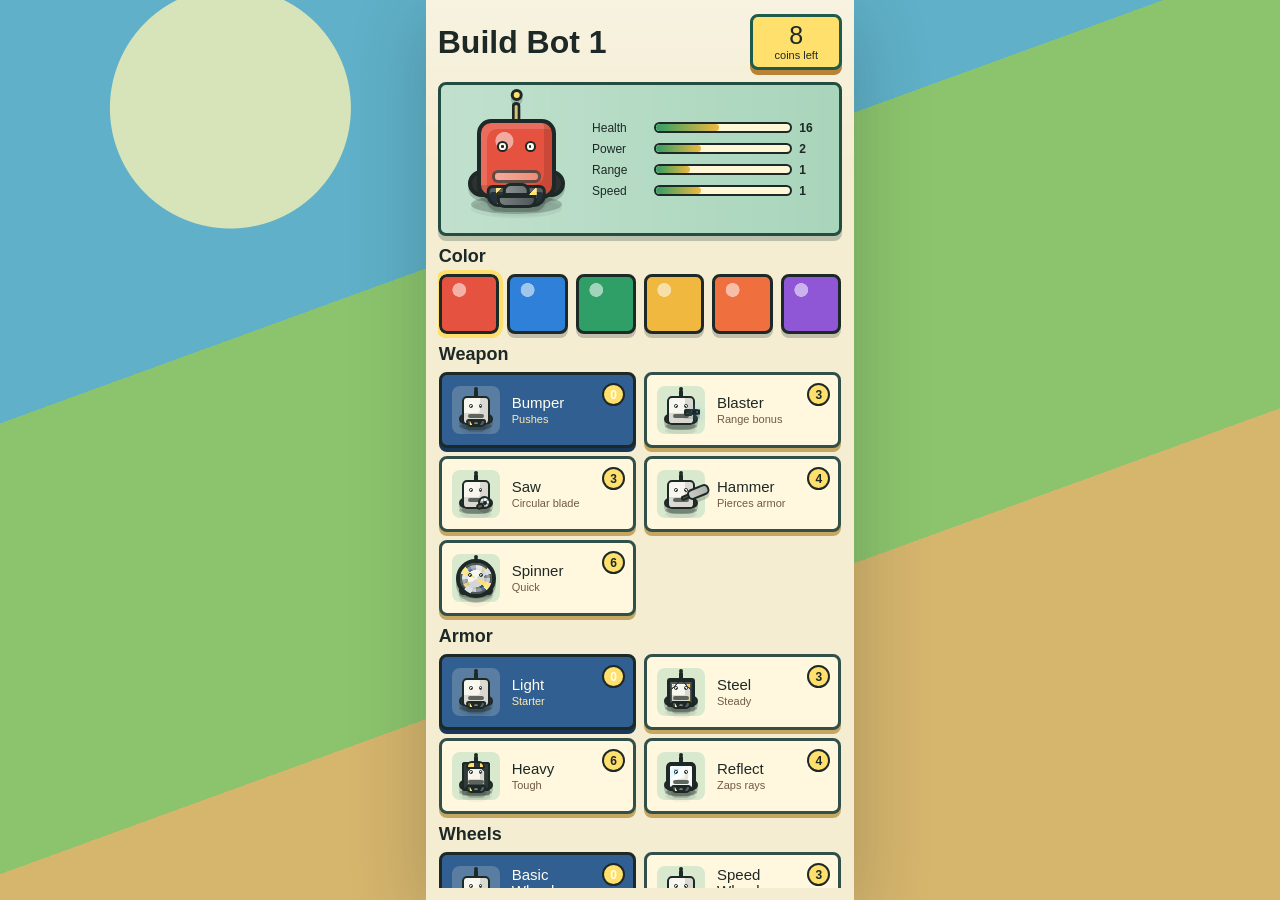
==== commit 7c6d6267: "Polish hammer option icon" ====
--- a/index.html
+++ b/index.html
@@ -10,13 +10,13 @@
     <title>FightBots</title>
     <link rel="manifest" href="manifest.webmanifest">
     <link rel="icon" href="assets/icon.svg" type="image/svg+xml">
-    <link rel="stylesheet" href="styles.css?v=world44">
+    <link rel="stylesheet" href="styles.css?v=world46">
   </head>
   <body>
     <main class="app-shell" aria-label="FightBots">
       <section id="app" class="app-view" aria-live="polite"></section>
     </main>
 
-    <script src="app.js?v=world44" defer></script>
+    <script src="app.js?v=world46" defer></script>
   </body>
 </html>
--- a/styles.css
+++ b/styles.css
@@ -281,6 +281,19 @@
   border-width: 2px;
 }
 
+.part-visual .weapon-hammer {
+  left: 48%;
+  width: 82%;
+  height: 20%;
+}
+
+.part-visual .weapon-hammer::after {
+  right: -78%;
+  width: 118%;
+  height: 760%;
+  border-radius: 5px;
+}
+
 .part-card.is-selected .part-visual {
   background: rgb(255 248 222 / 0.2);
 }
